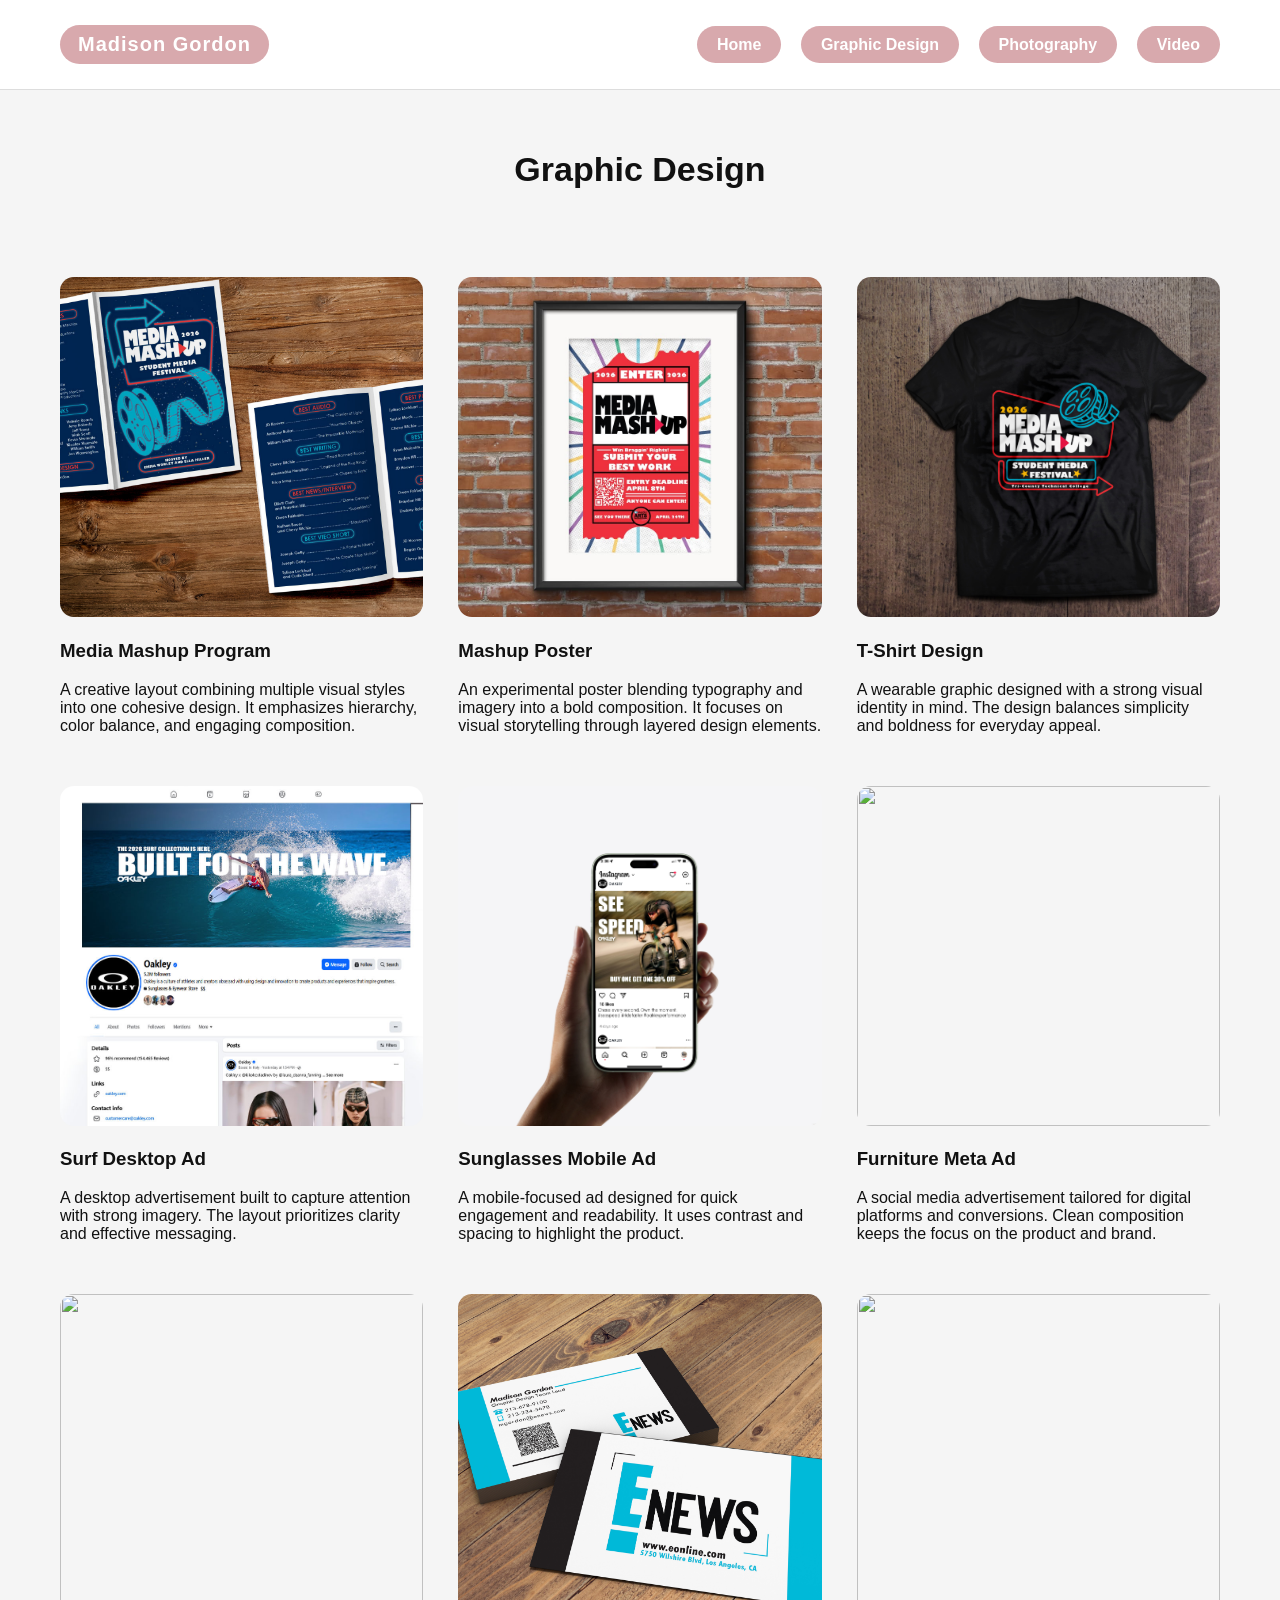
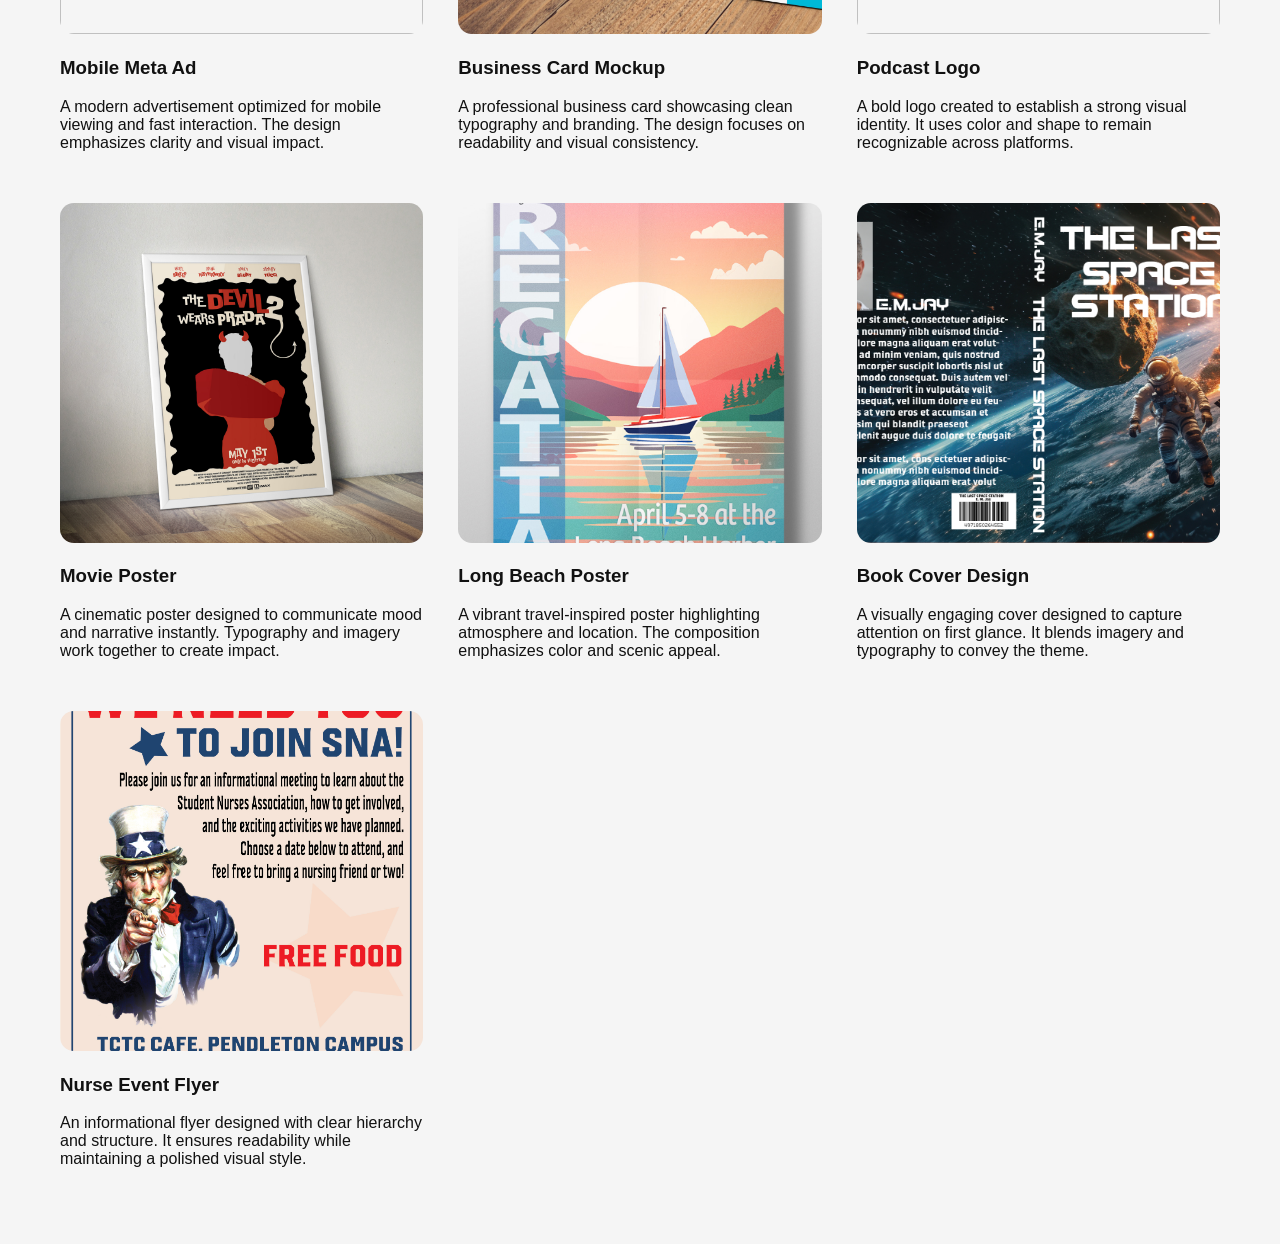
==== design.html @ 6a26cc97 "All files" ====
<!DOCTYPE html>
<html lang="en">
<head>
  <meta charset="UTF-8">
  <meta name="viewport" content="width=device-width, initial-scale=1.0">
  <title>Design</title>
  <link rel="stylesheet" href="styles.css">
</head>
<body>

<header class="nav">
  <a href="index.html" class="logo">Madison Gordon</a>
  <div>
    <a href="index.html">Home</a>
    <a href="design.html">Graphic Design</a>
    <a href="photography.html">Photography</a>
    <a href="video.html">Video</a>
  </div>
</header>

<h2 class="title">Graphic Design</h2>

<div class="grid">

  <!-- ROW 1 -->
  <div class="card">
    <img src="Graphic Design/Gordon-Media-Mashup-Program-Mockup.jpg" onclick="openImage(this.src)">
    <h3>Media Mashup Program</h3>
    <p>A creative layout combining multiple visual styles into one cohesive design. It emphasizes hierarchy, color balance, and engaging composition.</p>
  </div>

  <div class="card">
    <img src="Graphic Design/Mashup-Poster.jpg" onclick="openImage(this.src)">
    <h3>Mashup Poster</h3>
    <p>An experimental poster blending typography and imagery into a bold composition. It focuses on visual storytelling through layered design elements.</p>
  </div>

  <div class="card">
    <img src="Graphic Design/Tshirt-resized.jpg" onclick="openImage(this.src)">
    <h3>T-Shirt Design</h3>
    <p>A wearable graphic designed with a strong visual identity in mind. The design balances simplicity and boldness for everyday appeal.</p>
  </div>

  <!-- ROW 2 -->
  <div class="card">
    <img src="Graphic Design/Gordon-Desktop-Surf-Ad.jpg" onclick="openImage(this.src)">
    <h3>Surf Desktop Ad</h3>
    <p>A desktop advertisement built to capture attention with strong imagery. The layout prioritizes clarity and effective messaging.</p>
  </div>

  <div class="card">
    <img src="Graphic Design/Gordon-Iphone-Sunglasses-Ad.jpg" onclick="openImage(this.src)">
    <h3>Sunglasses Mobile Ad</h3>
    <p>A mobile-focused ad designed for quick engagement and readability. It uses contrast and spacing to highlight the product.</p>
  </div>

  <div class="card">
    <img src="Graphic Design/Madison-Gordon-Ashley-Furniture-Phone-Hand-Meta-Ad.jpg" onclick="openImage(this.src)">
    <h3>Furniture Meta Ad</h3>
    <p>A social media advertisement tailored for digital platforms and conversions. Clean composition keeps the focus on the product and brand.</p>
  </div>

  <div class="card">
    <img src="Graphic Design/Phone-Hand-Meta-Ad-2024.jpg" onclick="openImage(this.src)">
    <h3>Mobile Meta Ad</h3>
    <p>A modern advertisement optimized for mobile viewing and fast interaction. The design emphasizes clarity and visual impact.</p>
  </div>

  <!-- FINAL ORDER -->
  <div class="card">
    <img src="Graphic Design/Gordon-ENews-Business-Card-Mockup.jpg" onclick="openImage(this.src)">
    <h3>Business Card Mockup</h3>
    <p>A professional business card showcasing clean typography and branding. The design focuses on readability and visual consistency.</p>
  </div>

  <div class="card">
    <img src="Graphic Design/Gordon-Podcast-Logo-3000.jpg" onclick="openImage(this.src)">
    <h3>Podcast Logo</h3>
    <p>A bold logo created to establish a strong visual identity. It uses color and shape to remain recognizable across platforms.</p>
  </div>

  <div class="card">
    <img src="Graphic Design/Gordon-Movie-Poster-Mockup.jpg" onclick="openImage(this.src)">
    <h3>Movie Poster</h3>
    <p>A cinematic poster designed to communicate mood and narrative instantly. Typography and imagery work together to create impact.</p>
  </div>

  <div class="card">
    <img src="Graphic Design/Long-Beach-poster.jpg" onclick="openImage(this.src)">
    <h3>Long Beach Poster</h3>
    <p>A vibrant travel-inspired poster highlighting atmosphere and location. The composition emphasizes color and scenic appeal.</p>
  </div>

  <div class="card">
    <img src="Graphic Design/Madison-Gordon-Bookcover-Project_p1(pdfgear.com).jpg" onclick="openImage(this.src)">
    <h3>Book Cover Design</h3>
    <p>A visually engaging cover designed to capture attention on first glance. It blends imagery and typography to convey the theme.</p>
  </div>

  <div class="card">
    <img src="Graphic Design/Gordon-Nurse-Event-Flyer.jpg" onclick="openImage(this.src)">
    <h3>Nurse Event Flyer</h3>
    <p>An informational flyer designed with clear hierarchy and structure. It ensures readability while maintaining a polished visual style.</p>
  </div>

</div>

<!-- IMAGE LIGHTBOX -->
<div id="imageModal" class="image-modal" onclick="closeImage()">
  <img id="modalImg">
</div>

<script>
function openImage(src) {
  document.getElementById("modalImg").src = src;
  document.getElementById("imageModal").style.display = "flex";
}

function closeImage() {
  document.getElementById("imageModal").style.display = "none";
}
</script>

</body>
</html>
---- styles.css ----
/* ===== RESET ===== */
body {
  margin: 0;
  font-family: 'Helvetica Neue', Arial, sans-serif;
  background: #f5f5f5;
  color: #111;
}

/* ===== NAVBAR ===== */
.nav {
  display: flex;
  justify-content: space-between;
  align-items: center;
  padding: 25px 60px;
  background: white;
  border-bottom: 1px solid #ddd;
}

.nav h1 {
  margin: 0;
  font-size: 26px;
  font-weight: 800;
  letter-spacing: 2px;
}

.nav div a {
  margin-left: 15px;
  text-decoration: none;
  color: white;
  font-size: 16px;        /* bigger text */
  font-weight: 600;
  padding: 10px 20px;     /* bigger button */
  border-radius: 25px;    /* slightly rounder */
  background: #D8A9AD;
  border: none;
  transition: all 0.25s ease;
}
.nav div a:hover {
  background: #c89297; /* slightly darker for hover */
}

/* ===== HERO ===== */
.hero {
  display: flex;
  flex-direction: column;
  justify-content: center; /* vertical center */
  align-items: center;     /* horizontal center */
  text-align: center;


  background: 
    linear-gradient(rgba(0,0,0,0.5), rgba(0,0,0,0.6)),
    url('Photography/MGordonFoliage.JPG') center/cover;
  color: white;
}
.hero h2 {
  font-size: 72px;
  font-weight: 800;
  margin-bottom: 20px;
  letter-spacing: 2px;
}

.hero p {
  font-size: 22px;
  opacity: 0.95;
  font-weight: 500;
}

/* ===== HOME BOXES ===== */
.home-links {
  display: flex;
  justify-content: center;
  gap: 25px;
  padding: 40px 20px 20px; /* less bottom space */
  flex-wrap: wrap;
}

.link-card {
  width: 260px;
  height: 150px;
  background: #D8A9AD;
  display: flex;
  justify-content: center;
  align-items: center;
  text-decoration: none;
  color: white;
  border-radius: 16px;
  font-weight: 700;
  font-size: 22px;
  letter-spacing: 1px;
  transition: all 0.3s ease;
}

.link-card:hover {
  background: #c89297;
  transform: translateY(-6px);
  box-shadow: 0 15px 40px rgba(0,0,0,0.2);
}

/* ===== ABOUT ===== */
.about {
  padding: 30px 20px 20px; /* less top space */
}

.about-container {
  max-width: 1100px;
  margin: auto;
  display: flex;
  gap: 60px;
  align-items: center;

  background: #D8A9AD;       /* MAIN CHANGE */
  padding: 40px;
  border-radius: 20px;
}

.about-text {
  flex: 1;
}

.about-text h3 {
  font-size: 36px;
  font-weight: 800;
  margin-top: 0;
}

.about-text p {
  font-size: 18px;
  line-height: 1.8;
  color: #444;
}

.about-image img {
  width: 280px;
  border-radius: 14px;
  border: 4px solid white;
}


/* ===== PAGE TITLES ===== */
.title {
  text-align: center;
  margin-top: 60px;
  font-size: 34px;
  font-weight: 700;
}

/* ===== GRID ===== */
.grid {
  display: grid;
  grid-template-columns: repeat(auto-fit, minmax(320px, 1fr));
  gap: 35px;
  padding: 60px;
  max-width: 1300px;
  margin: auto;
}

/* ===== MEDIA ===== */
.grid img,
.grid video {
  width: 100%;
  height: 340px;
  object-fit: cover;
  border-radius: 14px;
  transition: all 0.3s ease;
}

.grid img:hover,
.grid video:hover {
  transform: scale(1.05);
  box-shadow: 0 15px 40px rgba(0,0,0,0.2);
}

/* ===== MOBILE ===== */
@media (max-width: 768px) {
  .nav {
    flex-direction: column;
    gap: 10px;
  }

  .about-container {
    flex-direction: column;
    text-align: center;
  }

  .grid {
    padding: 30px;
  }

  .grid img,
  .grid video {
    height: 260px;
  }

  .hero h2 {
    font-size: 40px;
  }
}

.hero, .home-links, .about {
  animation: fadeIn 2.5s ease;
}

@keyframes fadeIn {
  from {
    opacity: 0;
    transform: translateY(20px);
  }
  to {
    opacity: 1;
    transform: translateY(0);
  }
}

.logo {
  font-size: 20px;
  font-weight: 700;
  letter-spacing: 1px;
  text-decoration: none;
  color: white;
  background: #D8A9AD;
  padding: 8px 18px;
  border-radius: 20px;
  transition: 0.25s ease;
}

.logo:hover {
  background: #c89297;
}

.hero {
  text-align: center;
  padding: 160px 20px 120px;
  background: 
    linear-gradient(rgba(0,0,0,0.5), rgba(0,0,0,0.6)),
    url('Photography/MGordonFoliage.JPG') center/cover;
  color: white;
}

.about-text h3 {
  color: white;
}

.about-text p {
  color: white;
}


/* ===== CONTACT SECTION ===== */
.contact {
  text-align: center;
  padding: 20px 20px 50px;   /* SAME top spacing as about */
  background: #f5f5f5;
}

/* PINK BOX */
.contact-inner {
  background: #D8A9AD;
  padding: 25px 50px;
  border-radius: 20px;
  display: inline-block;
  box-shadow: 0 10px 40px rgba(0,0,0,0.15);
  text-align: center;
}

/* TEXT */
.contact h3 {
  font-size: 30px;
  margin-bottom: 15px;
  color: white;
  margin: 0 0 10px 0;
}

.contact-inner p {
  color: white;
}

/* ===== BUTTONS ===== */
.contact-buttons {
  display: flex;
  justify-content: center;
  gap: 20px;
  margin-top: 20px;
  flex-wrap: wrap;
  align-items: center;
}

.contact-btn {
  padding: 12px 24px;
  background: white;
  color: #D8A9AD !important;
  text-decoration: none;
  border-radius: 25px;
  font-weight: 600;
  transition: 0.25s ease;
}

.contact-btn:hover {
  background: #f2f2f2;
  transform: translateY(-3px);
}

/* FORCE LINK COLORS */
.contact-btn:link,
.contact-btn:visited,
.contact-btn:active {
  color: #D8A9AD !important;
}

.about {
  padding-bottom: 10px;   /* was way bigger before */
}

.about,
.contact {
  margin: 0;
}


.image-modal {
  display: none;
  position: fixed;
  top: 0;
  left: 0;
  width: 100%;
  height: 100%;
  background: rgba(0,0,0,0.9);
  justify-content: center;
  align-items: center;
  z-index: 1000;
}

.image-modal img {
  max-width: 90%;
  max-height: 90%;
  border-radius: 10px;
}

.grid video:hover {
  transform: scale(1.03);
  transition: 0.3s ease;
}
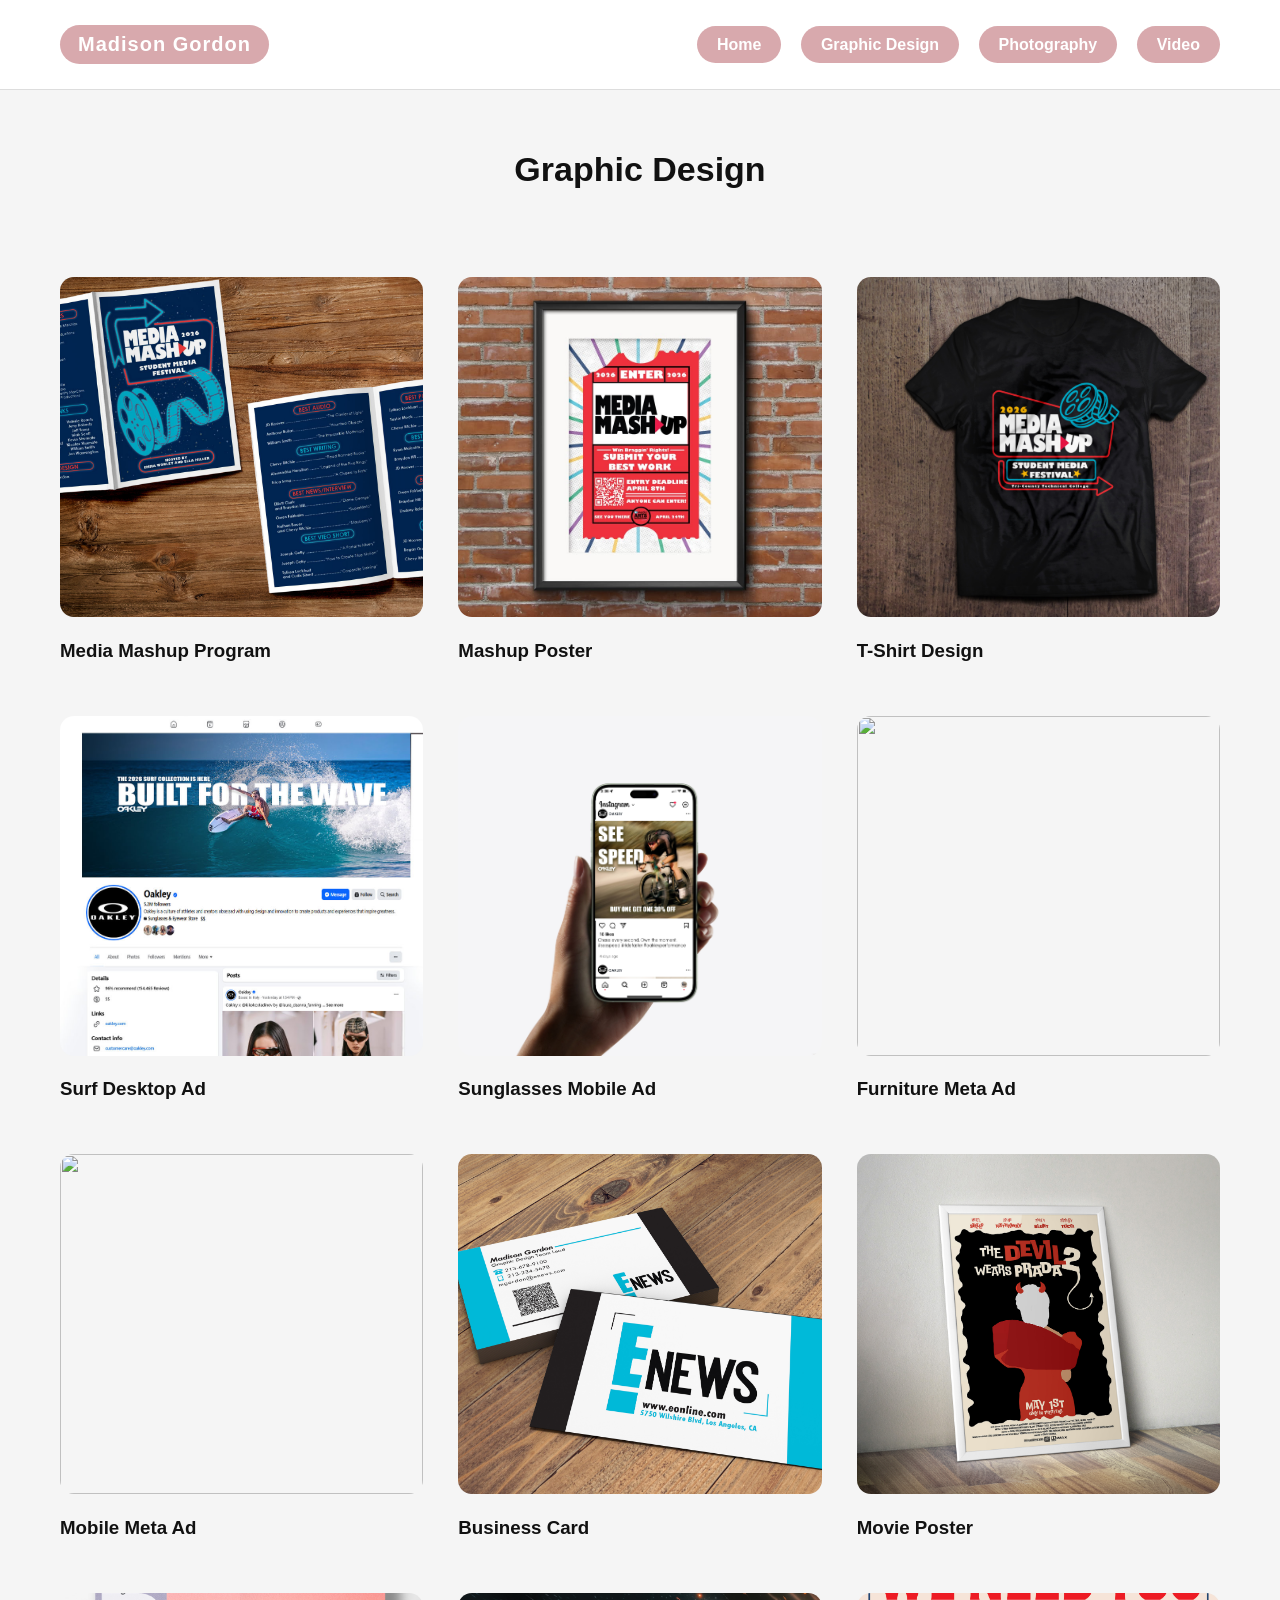
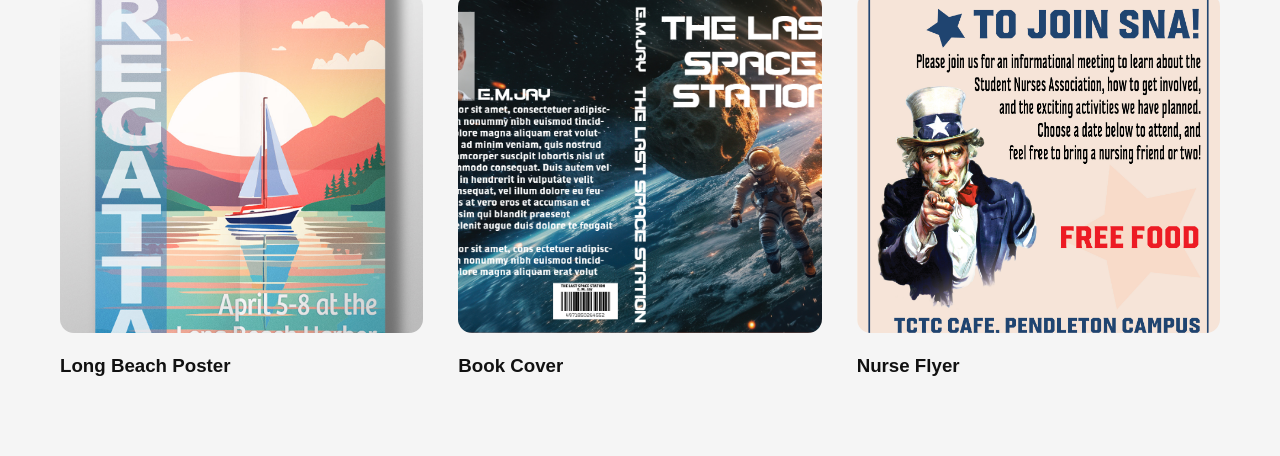
==== commit 1325bb91: "Loading issues" ====
--- a/design.html
+++ b/design.html
@@ -22,90 +22,106 @@
 
 <div class="grid">
 
-  <!-- ROW 1 -->
+  <!-- ALL IMAGES -->
+
   <div class="card">
-    <img src="Graphic Design/Gordon-Media-Mashup-Program-Mockup.jpg" onclick="openImage(this.src)">
+    <picture onclick="openImage('Graphic Design/Gordon-Media-Mashup-Program-Mockup.webp')">
+      <source srcset="Graphic Design/Gordon-Media-Mashup-Program-Mockup.webp" type="image/webp">
+      <img src="Graphic Design/Gordon-Media-Mashup-Program-Mockup.jpg" loading="lazy">
+    </picture>
     <h3>Media Mashup Program</h3>
-    <p>A creative layout combining multiple visual styles into one cohesive design. It emphasizes hierarchy, color balance, and engaging composition.</p>
   </div>
 
   <div class="card">
-    <img src="Graphic Design/Mashup-Poster.jpg" onclick="openImage(this.src)">
+    <picture onclick="openImage('Graphic Design/Mashup-Poster.webp')">
+      <source srcset="Graphic Design/Mashup-Poster.webp" type="image/webp">
+      <img src="Graphic Design/Mashup-Poster.jpg" loading="lazy">
+    </picture>
     <h3>Mashup Poster</h3>
-    <p>An experimental poster blending typography and imagery into a bold composition. It focuses on visual storytelling through layered design elements.</p>
   </div>
 
   <div class="card">
-    <img src="Graphic Design/Tshirt-resized.jpg" onclick="openImage(this.src)">
+    <picture onclick="openImage('Graphic Design/Tshirt-resized.webp')">
+      <source srcset="Graphic Design/Tshirt-resized.webp" type="image/webp">
+      <img src="Graphic Design/Tshirt-resized.jpg" loading="lazy">
+    </picture>
     <h3>T-Shirt Design</h3>
-    <p>A wearable graphic designed with a strong visual identity in mind. The design balances simplicity and boldness for everyday appeal.</p>
-  </div>
-
-  <!-- ROW 2 -->
-  <div class="card">
-    <img src="Graphic Design/Gordon-Desktop-Surf-Ad.jpg" onclick="openImage(this.src)">
-    <h3>Surf Desktop Ad</h3>
-    <p>A desktop advertisement built to capture attention with strong imagery. The layout prioritizes clarity and effective messaging.</p>
   </div>
 
   <div class="card">
-    <img src="Graphic Design/Gordon-Iphone-Sunglasses-Ad.jpg" onclick="openImage(this.src)">
-    <h3>Sunglasses Mobile Ad</h3>
-    <p>A mobile-focused ad designed for quick engagement and readability. It uses contrast and spacing to highlight the product.</p>
+    <picture onclick="openImage('Graphic Design/Gordon-Desktop-Surf-Ad.webp')">
+      <source srcset="Graphic Design/Gordon-Desktop-Surf-Ad.webp" type="image/webp">
+      <img src="Graphic Design/Gordon-Desktop-Surf-Ad.jpg" loading="lazy">
+    </picture>
+    <h3>Surf Desktop Ad</h3>
   </div>
 
   <div class="card">
-    <img src="Graphic Design/Madison-Gordon-Ashley-Furniture-Phone-Hand-Meta-Ad.jpg" onclick="openImage(this.src)">
-    <h3>Furniture Meta Ad</h3>
-    <p>A social media advertisement tailored for digital platforms and conversions. Clean composition keeps the focus on the product and brand.</p>
+    <picture onclick="openImage('Graphic Design/Gordon-Iphone-Sunglasses-Ad.webp')">
+      <source srcset="Graphic Design/Gordon-Iphone-Sunglasses-Ad.webp" type="image/webp">
+      <img src="Graphic Design/Gordon-Iphone-Sunglasses-Ad.jpg" loading="lazy">
+    </picture>
+    <h3>Sunglasses Mobile Ad</h3>
   </div>
 
   <div class="card">
-    <img src="Graphic Design/Phone-Hand-Meta-Ad-2024.jpg" onclick="openImage(this.src)">
-    <h3>Mobile Meta Ad</h3>
-    <p>A modern advertisement optimized for mobile viewing and fast interaction. The design emphasizes clarity and visual impact.</p>
-  </div>
-
-  <!-- FINAL ORDER -->
-  <div class="card">
-    <img src="Graphic Design/Gordon-ENews-Business-Card-Mockup.jpg" onclick="openImage(this.src)">
-    <h3>Business Card Mockup</h3>
-    <p>A professional business card showcasing clean typography and branding. The design focuses on readability and visual consistency.</p>
+    <picture onclick="openImage('Graphic Design/Madison-Gordon-Ashley-Furniture-Phone-Hand-Meta-Ad.webp')">
+      <source srcset="Graphic Design/Madison-Gordon-Ashley-Furniture-Phone-Hand-Meta-Ad.webp" type="image/webp">
+      <img src="Graphic Design/Madison-Gordon-Ashley-Furniture-Phone-Hand-Meta-Ad.jpg" loading="lazy">
+    </picture>
+    <h3>Furniture Meta Ad</h3>
   </div>
 
   <div class="card">
-    <img src="Graphic Design/Gordon-Podcast-Logo-3000.jpg" onclick="openImage(this.src)">
-    <h3>Podcast Logo</h3>
-    <p>A bold logo created to establish a strong visual identity. It uses color and shape to remain recognizable across platforms.</p>
+    <picture onclick="openImage('Graphic Design/Phone-Hand-Meta-Ad-2024.webp')">
+      <source srcset="Graphic Design/Phone-Hand-Meta-Ad-2024.webp" type="image/webp">
+      <img src="Graphic Design/Phone-Hand-Meta-Ad-2024.jpg" loading="lazy">
+    </picture>
+    <h3>Mobile Meta Ad</h3>
   </div>
 
   <div class="card">
-    <img src="Graphic Design/Gordon-Movie-Poster-Mockup.jpg" onclick="openImage(this.src)">
-    <h3>Movie Poster</h3>
-    <p>A cinematic poster designed to communicate mood and narrative instantly. Typography and imagery work together to create impact.</p>
+    <picture onclick="openImage('Graphic Design/Gordon-ENews-Business-Card-Mockup.webp')">
+      <source srcset="Graphic Design/Gordon-ENews-Business-Card-Mockup.webp" type="image/webp">
+      <img src="Graphic Design/Gordon-ENews-Business-Card-Mockup.jpg" loading="lazy">
+    </picture>
+    <h3>Business Card</h3>
   </div>
 
   <div class="card">
-    <img src="Graphic Design/Long-Beach-poster.jpg" onclick="openImage(this.src)">
-    <h3>Long Beach Poster</h3>
-    <p>A vibrant travel-inspired poster highlighting atmosphere and location. The composition emphasizes color and scenic appeal.</p>
+    <picture onclick="openImage('Graphic Design/Gordon-Movie-Poster-Mockup.webp')">
+      <source srcset="Graphic Design/Gordon-Movie-Poster-Mockup.webp" type="image/webp">
+      <img src="Graphic Design/Gordon-Movie-Poster-Mockup.jpg" loading="lazy">
+    </picture>
+    <h3>Movie Poster</h3>
   </div>
 
   <div class="card">
-    <img src="Graphic Design/Madison-Gordon-Bookcover-Project_p1(pdfgear.com).jpg" onclick="openImage(this.src)">
-    <h3>Book Cover Design</h3>
-    <p>A visually engaging cover designed to capture attention on first glance. It blends imagery and typography to convey the theme.</p>
+    <picture onclick="openImage('Graphic Design/Long-Beach-poster.webp')">
+      <source srcset="Graphic Design/Long-Beach-poster.webp" type="image/webp">
+      <img src="Graphic Design/Long-Beach-poster.jpg" loading="lazy">
+    </picture>
+    <h3>Long Beach Poster</h3>
   </div>
 
   <div class="card">
-    <img src="Graphic Design/Gordon-Nurse-Event-Flyer.jpg" onclick="openImage(this.src)">
-    <h3>Nurse Event Flyer</h3>
-    <p>An informational flyer designed with clear hierarchy and structure. It ensures readability while maintaining a polished visual style.</p>
+    <picture onclick="openImage('Graphic Design/Madison-Gordon-Bookcover-Project_p1(pdfgear.com).webp')">
+      <source srcset="Graphic Design/Madison-Gordon-Bookcover-Project_p1(pdfgear.com).webp" type="image/webp">
+      <img src="Graphic Design/Madison-Gordon-Bookcover-Project_p1(pdfgear.com).jpg" loading="lazy">
+    </picture>
+    <h3>Book Cover</h3>
+  </div>
+
+  <div class="card">
+    <picture onclick="openImage('Graphic Design/Gordon-Nurse-Event-Flyer.webp')">
+      <source srcset="Graphic Design/Gordon-Nurse-Event-Flyer.webp" type="image/webp">
+      <img src="Graphic Design/Gordon-Nurse-Event-Flyer.jpg" loading="lazy">
+    </picture>
+    <h3>Nurse Flyer</h3>
   </div>
 
 </div>
 
-<!-- IMAGE LIGHTBOX -->
 <div id="imageModal" class="image-modal" onclick="closeImage()">
   <img id="modalImg">
 </div>
--- a/styles.css
+++ b/styles.css
@@ -50,7 +50,7 @@
 
   background: 
     linear-gradient(rgba(0,0,0,0.5), rgba(0,0,0,0.6)),
-    url('Photography/MGordonFoliage.JPG') center/cover;
+    url('Photography/MGordonFoliage.webp') center/cover;
   color: white;
 }
 .hero h2 {
@@ -233,7 +233,7 @@
   padding: 160px 20px 120px;
   background: 
     linear-gradient(rgba(0,0,0,0.5), rgba(0,0,0,0.6)),
-    url('Photography/MGordonFoliage.JPG') center/cover;
+    url('Photography/MGordonFoliage.jpg') center/cover;
   color: white;
 }
 
@@ -340,3 +340,14 @@
   transform: scale(1.03);
   transition: 0.3s ease;
 }
+
+picture {
+  display: block;
+  cursor: pointer;
+}
+
+picture img {
+  width: 100%;
+  height: 100%;
+  object-fit: cover;
+}
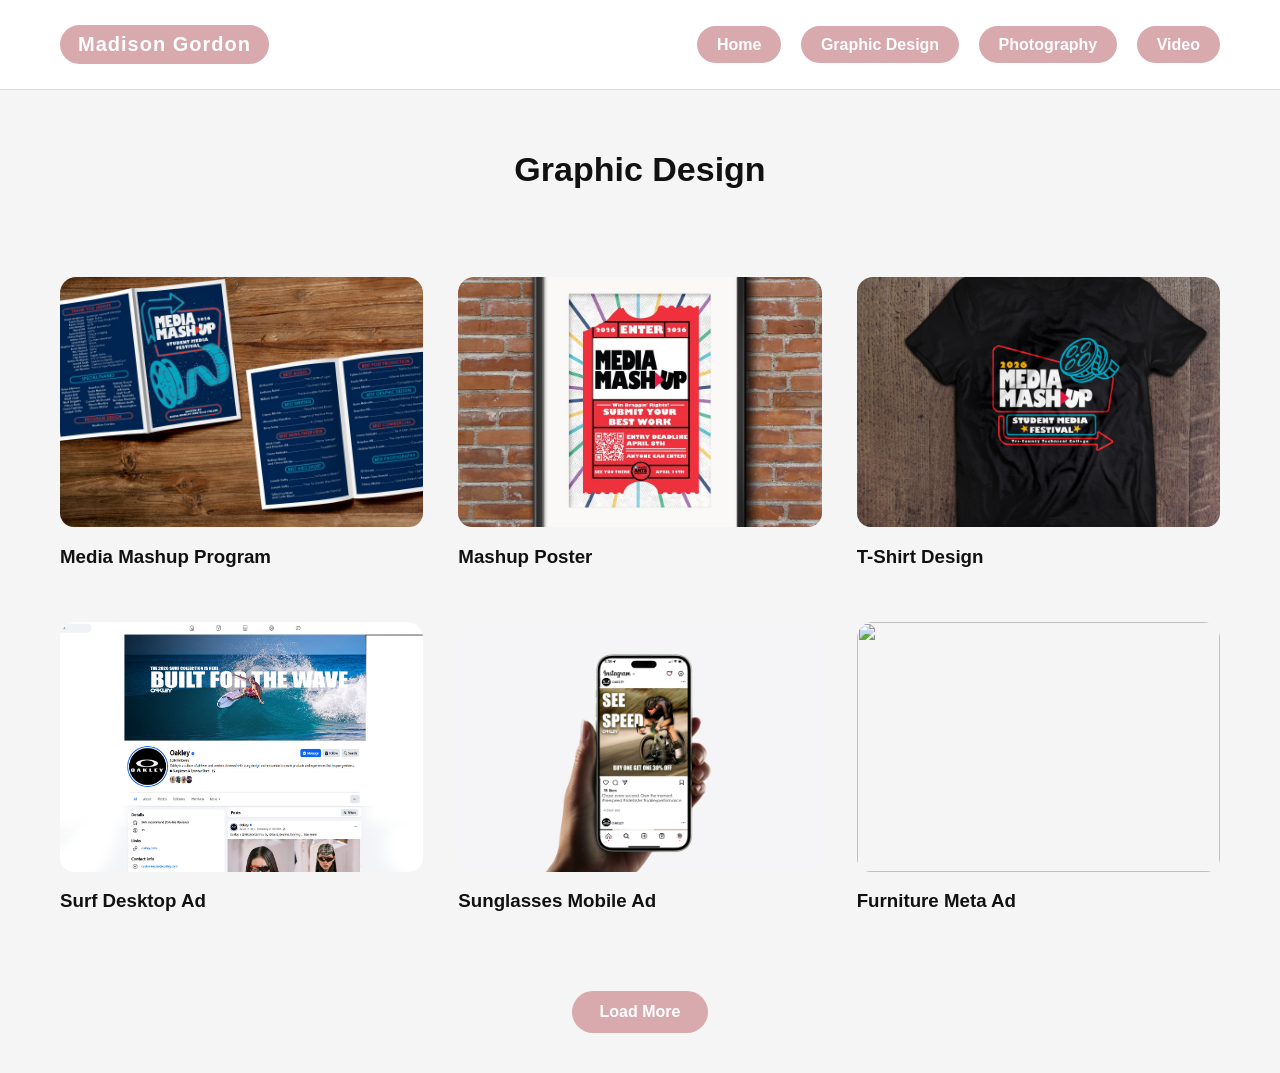
==== commit be84e920: "Video and photo added" ====
--- a/design.html
+++ b/design.html
@@ -20,10 +20,9 @@
 
 <h2 class="title">Graphic Design</h2>
 
-<div class="grid">
+<div class="grid" id="designGrid">
 
-  <!-- ALL IMAGES -->
-
+  <!-- FIRST 6 -->
   <div class="card">
     <picture onclick="openImage('Graphic Design/Gordon-Media-Mashup-Program-Mockup.webp')">
       <source srcset="Graphic Design/Gordon-Media-Mashup-Program-Mockup.webp" type="image/webp">
@@ -72,56 +71,16 @@
     <h3>Furniture Meta Ad</h3>
   </div>
 
-  <div class="card">
-    <picture onclick="openImage('Graphic Design/Phone-Hand-Meta-Ad-2024.webp')">
-      <source srcset="Graphic Design/Phone-Hand-Meta-Ad-2024.webp" type="image/webp">
-      <img src="Graphic Design/Phone-Hand-Meta-Ad-2024.jpg" loading="lazy">
-    </picture>
-    <h3>Mobile Meta Ad</h3>
-  </div>
-
-  <div class="card">
-    <picture onclick="openImage('Graphic Design/Gordon-ENews-Business-Card-Mockup.webp')">
-      <source srcset="Graphic Design/Gordon-ENews-Business-Card-Mockup.webp" type="image/webp">
-      <img src="Graphic Design/Gordon-ENews-Business-Card-Mockup.jpg" loading="lazy">
-    </picture>
-    <h3>Business Card</h3>
-  </div>
-
-  <div class="card">
-    <picture onclick="openImage('Graphic Design/Gordon-Movie-Poster-Mockup.webp')">
-      <source srcset="Graphic Design/Gordon-Movie-Poster-Mockup.webp" type="image/webp">
-      <img src="Graphic Design/Gordon-Movie-Poster-Mockup.jpg" loading="lazy">
-    </picture>
-    <h3>Movie Poster</h3>
-  </div>
-
-  <div class="card">
-    <picture onclick="openImage('Graphic Design/Long-Beach-poster.webp')">
-      <source srcset="Graphic Design/Long-Beach-poster.webp" type="image/webp">
-      <img src="Graphic Design/Long-Beach-poster.jpg" loading="lazy">
-    </picture>
-    <h3>Long Beach Poster</h3>
-  </div>
-
-  <div class="card">
-    <picture onclick="openImage('Graphic Design/Madison-Gordon-Bookcover-Project_p1(pdfgear.com).webp')">
-      <source srcset="Graphic Design/Madison-Gordon-Bookcover-Project_p1(pdfgear.com).webp" type="image/webp">
-      <img src="Graphic Design/Madison-Gordon-Bookcover-Project_p1(pdfgear.com).jpg" loading="lazy">
-    </picture>
-    <h3>Book Cover</h3>
-  </div>
-
-  <div class="card">
-    <picture onclick="openImage('Graphic Design/Gordon-Nurse-Event-Flyer.webp')">
-      <source srcset="Graphic Design/Gordon-Nurse-Event-Flyer.webp" type="image/webp">
-      <img src="Graphic Design/Gordon-Nurse-Event-Flyer.jpg" loading="lazy">
-    </picture>
-    <h3>Nurse Flyer</h3>
-  </div>
-
 </div>
 
+<!-- BUTTON -->
+<div style="text-align:center; margin-bottom:40px;">
+  <button class="load-more-btn" onclick="loadMoreDesign(event)">
+    Load More
+  </button>
+</div>
+
+<!-- MODAL -->
 <div id="imageModal" class="image-modal" onclick="closeImage()">
   <img id="modalImg">
 </div>
@@ -135,6 +94,50 @@
 function closeImage() {
   document.getElementById("imageModal").style.display = "none";
 }
+
+const designItems = [
+  {img: "Phone-Hand-Meta-Ad-2024", title: "Mobile Meta Ad"},
+  {img: "Gordon-ENews-Business-Card-Mockup", title: "Business Card"},
+  {img: "Gordon-Movie-Poster-Mockup", title: "Movie Poster"},
+  {img: "Long-Beach-poster", title: "Long Beach Poster"},
+  {img: "Madison-Gordon-Bookcover-Project_p1(pdfgear.com)", title: "Book Cover"},
+  {img: "Gordon-Nurse-Event-Flyer", title: "Nurse Flyer"},
+
+  /* NEW IMAGES FIXED */
+  {img: "StationeryMockup", title: "Stationery Mockup"},
+  {img: "PodcastLogoWork", title: "Podcast Logo"},
+  {img: "MagazineAD", title: "Magazine Ad"}
+];
+
+let currentIndex = 0;
+
+function loadMoreDesign(event) {
+  const grid = document.getElementById("designGrid");
+
+  for (let i = 0; i < 6; i++) {
+    if (currentIndex >= designItems.length) break;
+
+    const item = designItems[currentIndex];
+
+    const div = document.createElement("div");
+    div.className = "card";
+
+    div.innerHTML = `
+      <picture onclick="openImage('Graphic Design/${item.img}.webp')">
+        <source srcset="Graphic Design/${item.img}.webp" type="image/webp">
+        <img src="Graphic Design/${item.img}.webp" loading="lazy">
+      </picture>
+      <h3>${item.title}</h3>
+    `;
+
+    grid.appendChild(div);
+    currentIndex++;
+  }
+
+  if (currentIndex >= designItems.length) {
+    event.target.remove();
+  }
+}
 </script>
 
 </body>
--- a/styles.css
+++ b/styles.css
@@ -350,4 +350,63 @@
   width: 100%;
   height: 100%;
   object-fit: cover;
-}+}
+
+.load-more-btn {
+  padding: 12px 28px;
+  background: #D8A9AD;
+  color: white;
+  border: none;
+  border-radius: 25px;
+  font-weight: 600;
+  font-size: 16px;
+  cursor: pointer;
+  transition: all 0.25s ease;
+}
+
+.load-more-btn:hover {
+  background: #c89297;
+  transform: translateY(-3px);
+  box-shadow: 0 10px 25px rgba(0,0,0,0.15);
+}
+
+
+.card {
+  overflow: hidden;
+  border-radius: 16px;
+}
+
+.card picture {
+  display: block;
+  width: 100%;
+  height: 250px; /* controls preview height */
+}
+
+.card img {
+  width: 100%;
+  height: 100%;
+  object-fit: cover; /* THIS IS THE KEY */
+  display: block;
+}
+
+.video-grid {
+  display: grid;
+  grid-template-columns: repeat(auto-fit, minmax(320px, 1fr));
+  gap: 30px;
+  padding: 20px;
+}
+
+.video-card {
+  border-radius: 16px;
+  overflow: hidden;
+  background: #000;
+}
+
+/* THIS FIXES THE INVISIBLE VIDEO ISSUE */
+.video-card iframe {
+  width: 100%;
+  aspect-ratio: 16 / 9;
+  display: block;
+  border: none;
+}
+
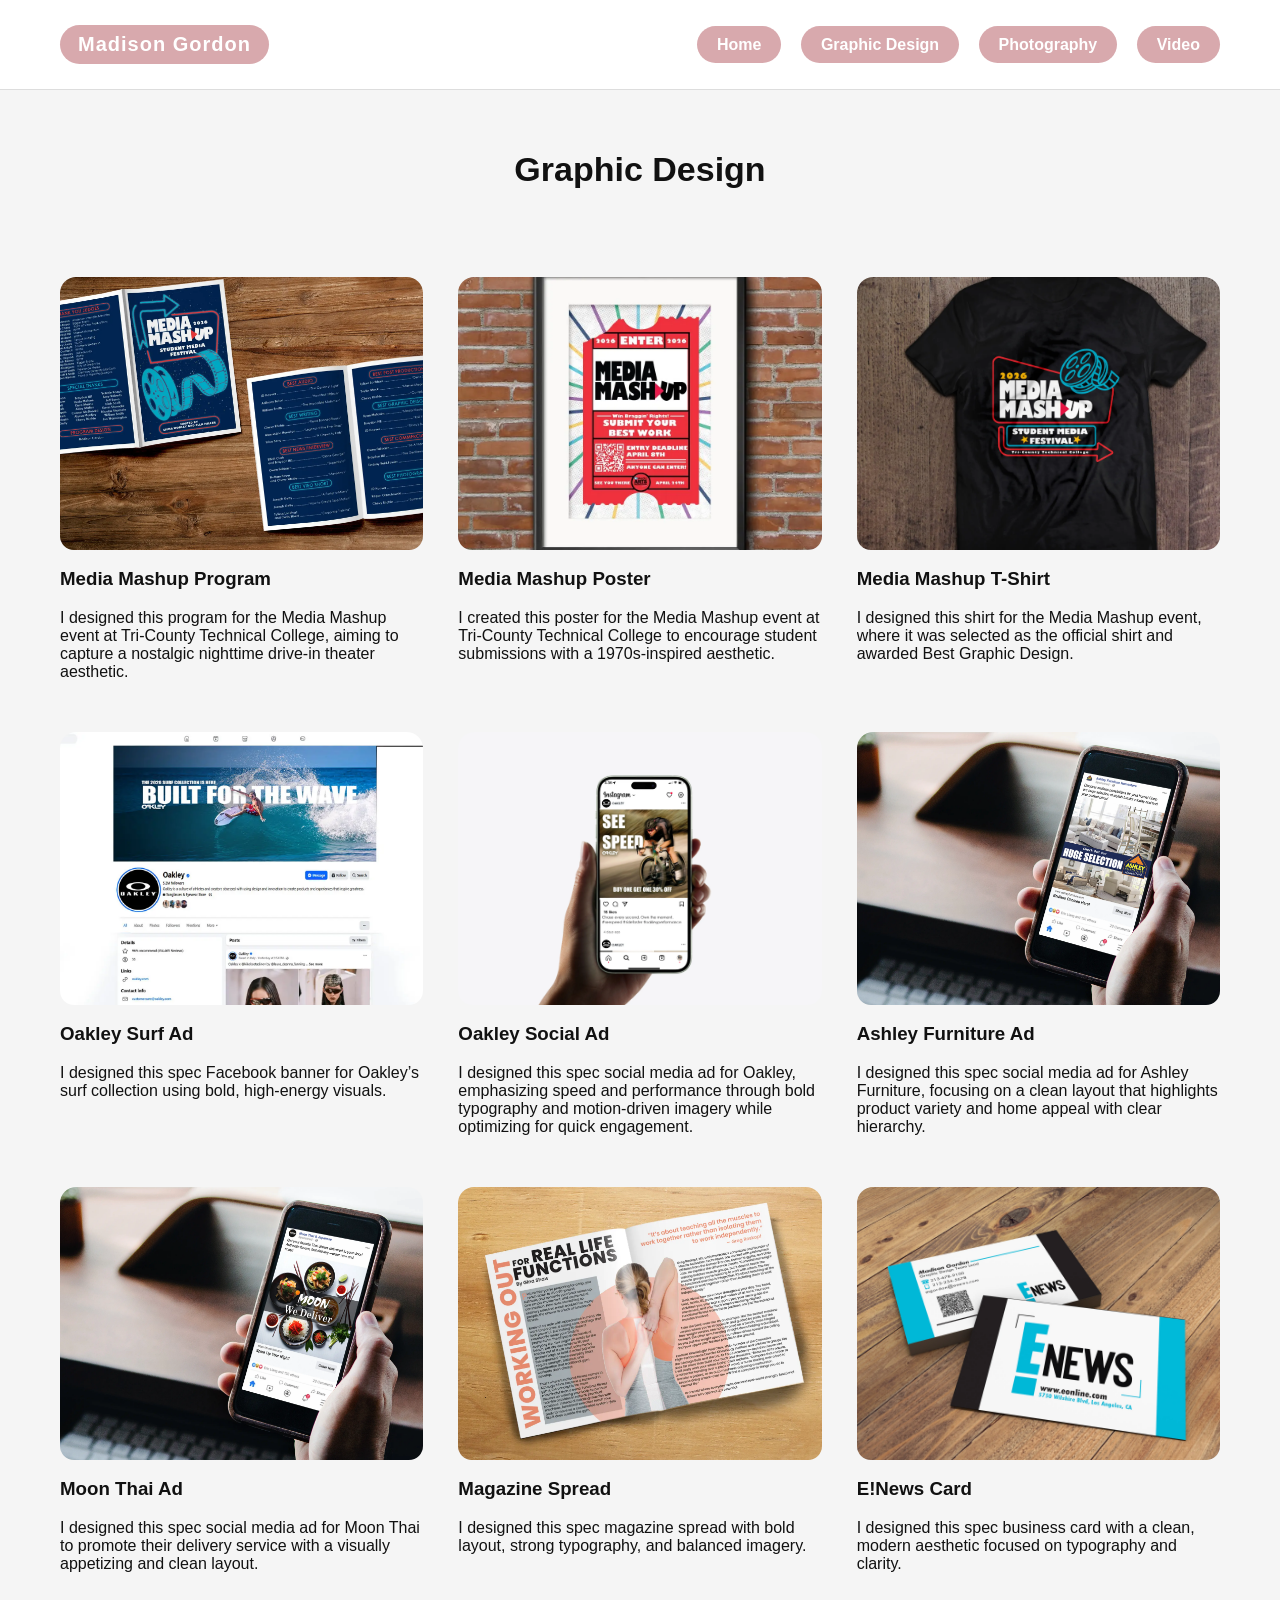
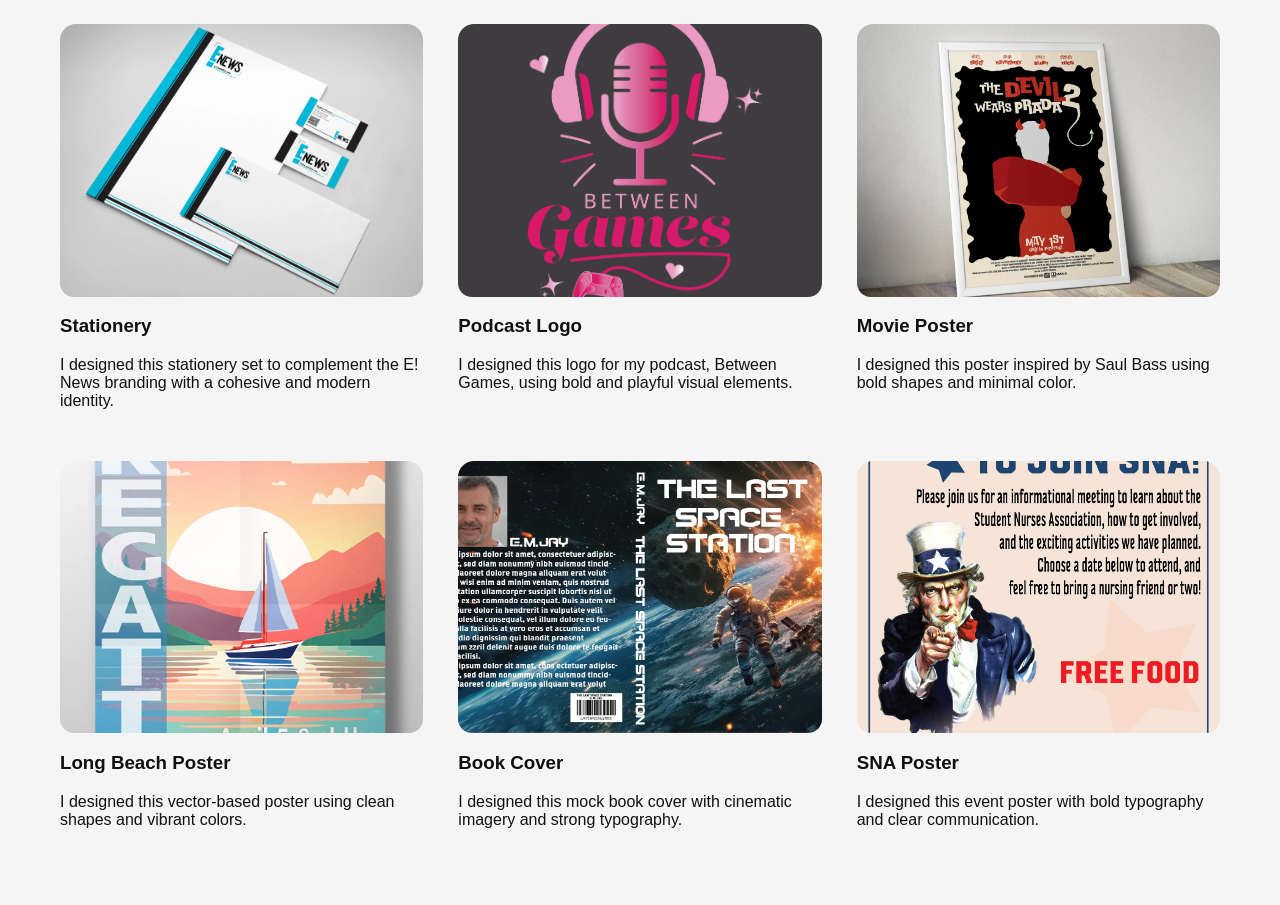
==== commit ddb795ce: "Added descriptions and changed ordering" ====
--- a/design.html
+++ b/design.html
@@ -20,67 +20,176 @@
 
 <h2 class="title">Graphic Design</h2>
 
-<div class="grid" id="designGrid">
-
-  <!-- FIRST 6 -->
+<div class="grid">
+
+  <!-- Media Mashup Program -->
   <div class="card">
     <picture onclick="openImage('Graphic Design/Gordon-Media-Mashup-Program-Mockup.webp')">
-      <source srcset="Graphic Design/Gordon-Media-Mashup-Program-Mockup.webp" type="image/webp">
-      <img src="Graphic Design/Gordon-Media-Mashup-Program-Mockup.jpg" loading="lazy">
-    </picture>
-    <h3>Media Mashup Program</h3>
-  </div>
-
+      <img src="Graphic Design/Gordon-Media-Mashup-Program-Mockup.webp">
+    </picture>
+    <div class="card-text">
+      <h3>Media Mashup Program</h3>
+      <p>I designed this program for the Media Mashup event at Tri-County Technical College, aiming to capture a nostalgic nighttime drive-in theater aesthetic.</p>
+    </div>
+  </div>
+
+  <!-- Poster -->
   <div class="card">
     <picture onclick="openImage('Graphic Design/Mashup-Poster.webp')">
-      <source srcset="Graphic Design/Mashup-Poster.webp" type="image/webp">
-      <img src="Graphic Design/Mashup-Poster.jpg" loading="lazy">
-    </picture>
-    <h3>Mashup Poster</h3>
-  </div>
-
+      <img src="Graphic Design/Mashup-Poster.webp">
+    </picture>
+    <div class="card-text">
+      <h3>Media Mashup Poster</h3>
+      <p>I created this poster for the Media Mashup event at Tri-County Technical College to encourage student submissions with a 1970s-inspired aesthetic.</p>
+    </div>
+  </div>
+
+  <!-- T-Shirt -->
   <div class="card">
     <picture onclick="openImage('Graphic Design/Tshirt-resized.webp')">
-      <source srcset="Graphic Design/Tshirt-resized.webp" type="image/webp">
-      <img src="Graphic Design/Tshirt-resized.jpg" loading="lazy">
-    </picture>
-    <h3>T-Shirt Design</h3>
-  </div>
-
+      <img src="Graphic Design/Tshirt-resized.webp">
+    </picture>
+    <div class="card-text">
+      <h3>Media Mashup T-Shirt</h3>
+      <p>I designed this shirt for the Media Mashup event, where it was selected as the official shirt and awarded Best Graphic Design.</p>
+    </div>
+  </div>
+
+  <!-- Oakley Surf -->
   <div class="card">
     <picture onclick="openImage('Graphic Design/Gordon-Desktop-Surf-Ad.webp')">
-      <source srcset="Graphic Design/Gordon-Desktop-Surf-Ad.webp" type="image/webp">
-      <img src="Graphic Design/Gordon-Desktop-Surf-Ad.jpg" loading="lazy">
-    </picture>
-    <h3>Surf Desktop Ad</h3>
-  </div>
-
+      <img src="Graphic Design/Gordon-Desktop-Surf-Ad.webp">
+    </picture>
+    <div class="card-text">
+      <h3>Oakley Surf Ad</h3>
+      <p>I designed this spec Facebook banner for Oakley’s surf collection using bold, high-energy visuals.</p>
+    </div>
+  </div>
+
+  <!-- ===== ROW YOU REQUESTED ===== -->
+
+  <!-- Oakley Social -->
   <div class="card">
     <picture onclick="openImage('Graphic Design/Gordon-Iphone-Sunglasses-Ad.webp')">
-      <source srcset="Graphic Design/Gordon-Iphone-Sunglasses-Ad.webp" type="image/webp">
-      <img src="Graphic Design/Gordon-Iphone-Sunglasses-Ad.jpg" loading="lazy">
-    </picture>
-    <h3>Sunglasses Mobile Ad</h3>
-  </div>
-
+      <img src="Graphic Design/Gordon-Iphone-Sunglasses-Ad.webp">
+    </picture>
+    <div class="card-text">
+      <h3>Oakley Social Ad</h3>
+      <p>I designed this spec social media ad for Oakley, emphasizing speed and performance through bold typography and motion-driven imagery while optimizing for quick engagement.</p>
+    </div>
+  </div>
+
+  <!-- Ashley -->
   <div class="card">
     <picture onclick="openImage('Graphic Design/Madison-Gordon-Ashley-Furniture-Phone-Hand-Meta-Ad.webp')">
-      <source srcset="Graphic Design/Madison-Gordon-Ashley-Furniture-Phone-Hand-Meta-Ad.webp" type="image/webp">
-      <img src="Graphic Design/Madison-Gordon-Ashley-Furniture-Phone-Hand-Meta-Ad.jpg" loading="lazy">
-    </picture>
-    <h3>Furniture Meta Ad</h3>
+      <img src="Graphic Design/Madison-Gordon-Ashley-Furniture-Phone-Hand-Meta-Ad.webp">
+    </picture>
+    <div class="card-text">
+      <h3>Ashley Furniture Ad</h3>
+      <p>I designed this spec social media ad for Ashley Furniture, focusing on a clean layout that highlights product variety and home appeal with clear hierarchy.</p>
+    </div>
+  </div>
+
+  <!-- Moon Thai -->
+  <div class="card">
+    <picture onclick="openImage('Graphic Design/Phone-Hand-Meta-Ad-2024.webp')">
+      <img src="Graphic Design/Phone-Hand-Meta-Ad-2024.webp">
+    </picture>
+    <div class="card-text">
+      <h3>Moon Thai Ad</h3>
+      <p>I designed this spec social media ad for Moon Thai to promote their delivery service with a visually appetizing and clean layout.</p>
+    </div>
+  </div>
+
+  <!-- ===== NEXT ROW ===== -->
+
+  <!-- Magazine -->
+  <div class="card">
+    <picture onclick="openImage('Graphic Design/MagazineAD.webp')">
+      <img src="Graphic Design/MagazineAD.webp">
+    </picture>
+    <div class="card-text">
+      <h3>Magazine Spread</h3>
+      <p>I designed this spec magazine spread with bold layout, strong typography, and balanced imagery.</p>
+    </div>
+  </div>
+
+  <!-- E News -->
+  <div class="card">
+    <picture onclick="openImage('Graphic Design/Gordon-ENews-Business-Card-Mockup.webp')">
+      <img src="Graphic Design/Gordon-ENews-Business-Card-Mockup.webp">
+    </picture>
+    <div class="card-text">
+      <h3>E!News Card</h3>
+      <p>I designed this spec business card with a clean, modern aesthetic focused on typography and clarity.</p>
+    </div>
+  </div>
+
+  <!-- Stationery -->
+  <div class="card">
+    <picture onclick="openImage('Graphic Design/StationeryMockup.webp')">
+      <img src="Graphic Design/StationeryMockup.webp">
+    </picture>
+    <div class="card-text">
+      <h3>Stationery</h3>
+      <p>I designed this stationery set to complement the E! News branding with a cohesive and modern identity.</p>
+    </div>
+  </div>
+
+  <!-- Remaining projects -->
+
+  <div class="card">
+    <picture onclick="openImage('Graphic Design/PodcastLogoWork.webp')">
+      <img src="Graphic Design/PodcastLogoWork.webp">
+    </picture>
+    <div class="card-text">
+      <h3>Podcast Logo</h3>
+      <p>I designed this logo for my podcast, Between Games, using bold and playful visual elements.</p>
+    </div>
+  </div>
+
+  <div class="card">
+    <picture onclick="openImage('Graphic Design/Gordon-Movie-Poster-Mockup.webp')">
+      <img src="Graphic Design/Gordon-Movie-Poster-Mockup.webp">
+    </picture>
+    <div class="card-text">
+      <h3>Movie Poster</h3>
+      <p>I designed this poster inspired by Saul Bass using bold shapes and minimal color.</p>
+    </div>
+  </div>
+
+  <div class="card">
+    <picture onclick="openImage('Graphic Design/Long-Beach-poster.webp')">
+      <img src="Graphic Design/Long-Beach-poster.webp">
+    </picture>
+    <div class="card-text">
+      <h3>Long Beach Poster</h3>
+      <p>I designed this vector-based poster using clean shapes and vibrant colors.</p>
+    </div>
+  </div>
+
+  <div class="card">
+    <picture onclick="openImage('Graphic Design/Madison-Gordon-Bookcover-Project_p1(pdfgear.com).webp')">
+      <img src="Graphic Design/Madison-Gordon-Bookcover-Project_p1(pdfgear.com).webp">
+    </picture>
+    <div class="card-text">
+      <h3>Book Cover</h3>
+      <p>I designed this mock book cover with cinematic imagery and strong typography.</p>
+    </div>
+  </div>
+
+  <div class="card">
+    <picture onclick="openImage('Graphic Design/Gordon-Nurse-Event-Flyer.webp')">
+      <img src="Graphic Design/Gordon-Nurse-Event-Flyer.webp">
+    </picture>
+    <div class="card-text">
+      <h3>SNA Poster</h3>
+      <p>I designed this event poster with bold typography and clear communication.</p>
+    </div>
   </div>
 
 </div>
 
-<!-- BUTTON -->
-<div style="text-align:center; margin-bottom:40px;">
-  <button class="load-more-btn" onclick="loadMoreDesign(event)">
-    Load More
-  </button>
-</div>
-
-<!-- MODAL -->
 <div id="imageModal" class="image-modal" onclick="closeImage()">
   <img id="modalImg">
 </div>
@@ -90,54 +199,9 @@
   document.getElementById("modalImg").src = src;
   document.getElementById("imageModal").style.display = "flex";
 }
-
 function closeImage() {
   document.getElementById("imageModal").style.display = "none";
 }
-
-const designItems = [
-  {img: "Phone-Hand-Meta-Ad-2024", title: "Mobile Meta Ad"},
-  {img: "Gordon-ENews-Business-Card-Mockup", title: "Business Card"},
-  {img: "Gordon-Movie-Poster-Mockup", title: "Movie Poster"},
-  {img: "Long-Beach-poster", title: "Long Beach Poster"},
-  {img: "Madison-Gordon-Bookcover-Project_p1(pdfgear.com)", title: "Book Cover"},
-  {img: "Gordon-Nurse-Event-Flyer", title: "Nurse Flyer"},
-
-  /* NEW IMAGES FIXED */
-  {img: "StationeryMockup", title: "Stationery Mockup"},
-  {img: "PodcastLogoWork", title: "Podcast Logo"},
-  {img: "MagazineAD", title: "Magazine Ad"}
-];
-
-let currentIndex = 0;
-
-function loadMoreDesign(event) {
-  const grid = document.getElementById("designGrid");
-
-  for (let i = 0; i < 6; i++) {
-    if (currentIndex >= designItems.length) break;
-
-    const item = designItems[currentIndex];
-
-    const div = document.createElement("div");
-    div.className = "card";
-
-    div.innerHTML = `
-      <picture onclick="openImage('Graphic Design/${item.img}.webp')">
-        <source srcset="Graphic Design/${item.img}.webp" type="image/webp">
-        <img src="Graphic Design/${item.img}.webp" loading="lazy">
-      </picture>
-      <h3>${item.title}</h3>
-    `;
-
-    grid.appendChild(div);
-    currentIndex++;
-  }
-
-  if (currentIndex >= designItems.length) {
-    event.target.remove();
-  }
-}
 </script>
 
 </body>
--- a/styles.css
+++ b/styles.css
@@ -27,32 +27,53 @@
   margin-left: 15px;
   text-decoration: none;
   color: white;
-  font-size: 16px;        /* bigger text */
+  font-size: 16px;
   font-weight: 600;
-  padding: 10px 20px;     /* bigger button */
-  border-radius: 25px;    /* slightly rounder */
+  padding: 10px 20px;
+  border-radius: 25px;
   background: #D8A9AD;
   border: none;
   transition: all 0.25s ease;
 }
+
 .nav div a:hover {
-  background: #c89297; /* slightly darker for hover */
+  background: #c89297;
+}
+
+/* ===== LOGO ===== */
+.logo {
+  font-size: 20px;
+  font-weight: 700;
+  letter-spacing: 1px;
+  text-decoration: none;
+  color: white;
+  background: #D8A9AD;
+  padding: 8px 18px;
+  border-radius: 20px;
+  transition: 0.25s ease;
+}
+
+.logo:hover {
+  background: #c89297;
 }
 
 /* ===== HERO ===== */
 .hero {
   display: flex;
   flex-direction: column;
-  justify-content: center; /* vertical center */
-  align-items: center;     /* horizontal center */
+  justify-content: center;
+  align-items: center;
   text-align: center;
 
+  padding: 160px 20px 120px;
 
   background: 
     linear-gradient(rgba(0,0,0,0.5), rgba(0,0,0,0.6)),
     url('Photography/MGordonFoliage.webp') center/cover;
-  color: white;
-}
+
+  color: white;
+}
+
 .hero h2 {
   font-size: 72px;
   font-weight: 800;
@@ -66,12 +87,12 @@
   font-weight: 500;
 }
 
-/* ===== HOME BOXES ===== */
+/* ===== HOME LINKS ===== */
 .home-links {
   display: flex;
   justify-content: center;
   gap: 25px;
-  padding: 40px 20px 20px; /* less bottom space */
+  padding: 40px 20px 20px;
   flex-wrap: wrap;
 }
 
@@ -99,7 +120,7 @@
 
 /* ===== ABOUT ===== */
 .about {
-  padding: 30px 20px 20px; /* less top space */
+  padding: 30px 20px 10px;
 }
 
 .about-container {
@@ -108,8 +129,7 @@
   display: flex;
   gap: 60px;
   align-items: center;
-
-  background: #D8A9AD;       /* MAIN CHANGE */
+  background: #D8A9AD;
   padding: 40px;
   border-radius: 20px;
 }
@@ -122,12 +142,13 @@
   font-size: 36px;
   font-weight: 800;
   margin-top: 0;
+  color: white;
 }
 
 .about-text p {
   font-size: 18px;
   line-height: 1.8;
-  color: #444;
+  color: white;
 }
 
 .about-image img {
@@ -136,8 +157,54 @@
   border: 4px solid white;
 }
 
-
-/* ===== PAGE TITLES ===== */
+/* ===== CONTACT ===== */
+.contact {
+  text-align: center;
+  padding: 20px 20px 50px;
+  background: #f5f5f5;
+}
+
+.contact-inner {
+  background: #D8A9AD;
+  padding: 25px 50px;
+  border-radius: 20px;
+  display: inline-block;
+  box-shadow: 0 10px 40px rgba(0,0,0,0.15);
+}
+
+.contact h3 {
+  font-size: 30px;
+  color: white;
+}
+
+.contact-inner p {
+  color: white;
+}
+
+.contact-buttons {
+  display: flex;
+  justify-content: center;
+  gap: 20px;
+  margin-top: 20px;
+  flex-wrap: wrap;
+}
+
+.contact-btn {
+  padding: 12px 24px;
+  background: white;
+  color: #D8A9AD !important;
+  text-decoration: none;
+  border-radius: 25px;
+  font-weight: 600;
+  transition: 0.25s ease;
+}
+
+.contact-btn:hover {
+  background: #f2f2f2;
+  transform: translateY(-3px);
+}
+
+/* ===== TITLES ===== */
 .title {
   text-align: center;
   margin-top: 60px;
@@ -155,203 +222,66 @@
   margin: auto;
 }
 
-/* ===== MEDIA ===== */
-.grid img,
-.grid video {
-  width: 100%;
-  height: 340px;
-  object-fit: cover;
+/* ===== IMAGE ONLY (FIXED) ===== */
+/* ===== IMAGE UNIFORM SIZE FIX ===== */
+.card picture {
+  display: block;
+  width: 100%;
+  aspect-ratio: 4 / 3; /* 🔥 makes ALL images same box */
+  overflow: hidden;
+}
+
+.card img {
+  width: 100%;
+  height: 100%;
+  object-fit: cover; /* 🔥 clean cropping */
   border-radius: 14px;
   transition: all 0.3s ease;
 }
-
-.grid img:hover,
-.grid video:hover {
+.grid img:hover {
   transform: scale(1.05);
   box-shadow: 0 15px 40px rgba(0,0,0,0.2);
 }
 
-/* ===== MOBILE ===== */
-@media (max-width: 768px) {
-  .nav {
-    flex-direction: column;
-    gap: 10px;
-  }
-
-  .about-container {
-    flex-direction: column;
-    text-align: center;
-  }
-
-  .grid {
-    padding: 30px;
-  }
-
-  .grid img,
-  .grid video {
-    height: 260px;
-  }
-
-  .hero h2 {
-    font-size: 40px;
-  }
-}
-
-.hero, .home-links, .about {
-  animation: fadeIn 2.5s ease;
-}
-
-@keyframes fadeIn {
-  from {
-    opacity: 0;
-    transform: translateY(20px);
-  }
-  to {
-    opacity: 1;
-    transform: translateY(0);
-  }
-}
-
-.logo {
-  font-size: 20px;
-  font-weight: 700;
-  letter-spacing: 1px;
-  text-decoration: none;
-  color: white;
-  background: #D8A9AD;
-  padding: 8px 18px;
-  border-radius: 20px;
-  transition: 0.25s ease;
-}
-
-.logo:hover {
-  background: #c89297;
-}
-
-.hero {
-  text-align: center;
-  padding: 160px 20px 120px;
-  background: 
-    linear-gradient(rgba(0,0,0,0.5), rgba(0,0,0,0.6)),
-    url('Photography/MGordonFoliage.jpg') center/cover;
-  color: white;
-}
-
-.about-text h3 {
-  color: white;
-}
-
-.about-text p {
-  color: white;
-}
-
-
-/* ===== CONTACT SECTION ===== */
-.contact {
-  text-align: center;
-  padding: 20px 20px 50px;   /* SAME top spacing as about */
-  background: #f5f5f5;
-}
-
-/* PINK BOX */
-.contact-inner {
-  background: #D8A9AD;
-  padding: 25px 50px;
-  border-radius: 20px;
-  display: inline-block;
-  box-shadow: 0 10px 40px rgba(0,0,0,0.15);
-  text-align: center;
-}
-
-/* TEXT */
-.contact h3 {
-  font-size: 30px;
-  margin-bottom: 15px;
-  color: white;
-  margin: 0 0 10px 0;
-}
-
-.contact-inner p {
-  color: white;
-}
-
-/* ===== BUTTONS ===== */
-.contact-buttons {
-  display: flex;
-  justify-content: center;
-  gap: 20px;
-  margin-top: 20px;
-  flex-wrap: wrap;
-  align-items: center;
-}
-
-.contact-btn {
-  padding: 12px 24px;
-  background: white;
-  color: #D8A9AD !important;
-  text-decoration: none;
-  border-radius: 25px;
-  font-weight: 600;
-  transition: 0.25s ease;
-}
-
-.contact-btn:hover {
-  background: #f2f2f2;
-  transform: translateY(-3px);
-}
-
-/* FORCE LINK COLORS */
-.contact-btn:link,
-.contact-btn:visited,
-.contact-btn:active {
-  color: #D8A9AD !important;
-}
-
-.about {
-  padding-bottom: 10px;   /* was way bigger before */
-}
-
-.about,
-.contact {
-  margin: 0;
-}
-
-
-.image-modal {
-  display: none;
-  position: fixed;
-  top: 0;
-  left: 0;
-  width: 100%;
-  height: 100%;
-  background: rgba(0,0,0,0.9);
-  justify-content: center;
-  align-items: center;
-  z-index: 1000;
-}
-
-.image-modal img {
-  max-width: 90%;
-  max-height: 90%;
-  border-radius: 10px;
-}
-
-.grid video:hover {
-  transform: scale(1.03);
-  transition: 0.3s ease;
-}
-
-picture {
+/* ===== CARD FIX ===== */
+.card {
+  overflow: hidden;
+  border-radius: 16px;
+}
+
+.card picture {
   display: block;
-  cursor: pointer;
-}
-
-picture img {
+  width: 100%;
+}
+
+.card img {
   width: 100%;
   height: 100%;
   object-fit: cover;
 }
 
+/* ===== VIDEO FIX ===== */
+.video-grid {
+  display: grid;
+  grid-template-columns: repeat(auto-fit, minmax(320px, 1fr));
+  gap: 30px;
+  padding: 20px;
+}
+
+.video-card {
+  border-radius: 16px;
+  overflow: hidden;
+  background: #000;
+}
+
+.video-card iframe {
+  width: 100%;
+  aspect-ratio: 16 / 9;
+  display: block;
+  border: none;
+}
+
+/* ===== BUTTON ===== */
 .load-more-btn {
   padding: 12px 28px;
   background: #D8A9AD;
@@ -362,6 +292,8 @@
   font-size: 16px;
   cursor: pointer;
   transition: all 0.25s ease;
+  display: inline-block;
+  margin-top: 10px;
 }
 
 .load-more-btn:hover {
@@ -370,43 +302,60 @@
   box-shadow: 0 10px 25px rgba(0,0,0,0.15);
 }
 
-
-.card {
-  overflow: hidden;
-  border-radius: 16px;
-}
-
-.card picture {
-  display: block;
-  width: 100%;
-  height: 250px; /* controls preview height */
-}
-
-.card img {
+/* ===== MODAL ===== */
+.image-modal {
+  display: none;
+  position: fixed;
+  top: 0;
+  left: 0;
   width: 100%;
   height: 100%;
-  object-fit: cover; /* THIS IS THE KEY */
-  display: block;
-}
-
-.video-grid {
-  display: grid;
-  grid-template-columns: repeat(auto-fit, minmax(320px, 1fr));
-  gap: 30px;
-  padding: 20px;
-}
-
-.video-card {
-  border-radius: 16px;
-  overflow: hidden;
-  background: #000;
-}
-
-/* THIS FIXES THE INVISIBLE VIDEO ISSUE */
-.video-card iframe {
-  width: 100%;
-  aspect-ratio: 16 / 9;
-  display: block;
-  border: none;
-}
-
+  background: rgba(0,0,0,0.9);
+  justify-content: center;
+  align-items: center;
+  z-index: 1000;
+}
+
+.image-modal img {
+  max-width: 90%;
+  max-height: 90%;
+  border-radius: 10px;
+}
+
+/* ===== ANIMATION ===== */
+.hero, .home-links, .about {
+  animation: fadeIn 2.5s ease;
+}
+
+@keyframes fadeIn {
+  from {
+    opacity: 0;
+    transform: translateY(20px);
+  }
+  to {
+    opacity: 1;
+    transform: translateY(0);
+  }
+}
+
+/* ===== MOBILE ===== */
+@media (max-width: 768px) {
+  .nav {
+    flex-direction: column;
+    gap: 10px;
+  }
+
+  .about-container {
+    flex-direction: column;
+    text-align: center;
+  }
+
+  .grid {
+    padding: 30px;
+  }
+
+
+  .hero h2 {
+    font-size: 40px;
+  }
+}
